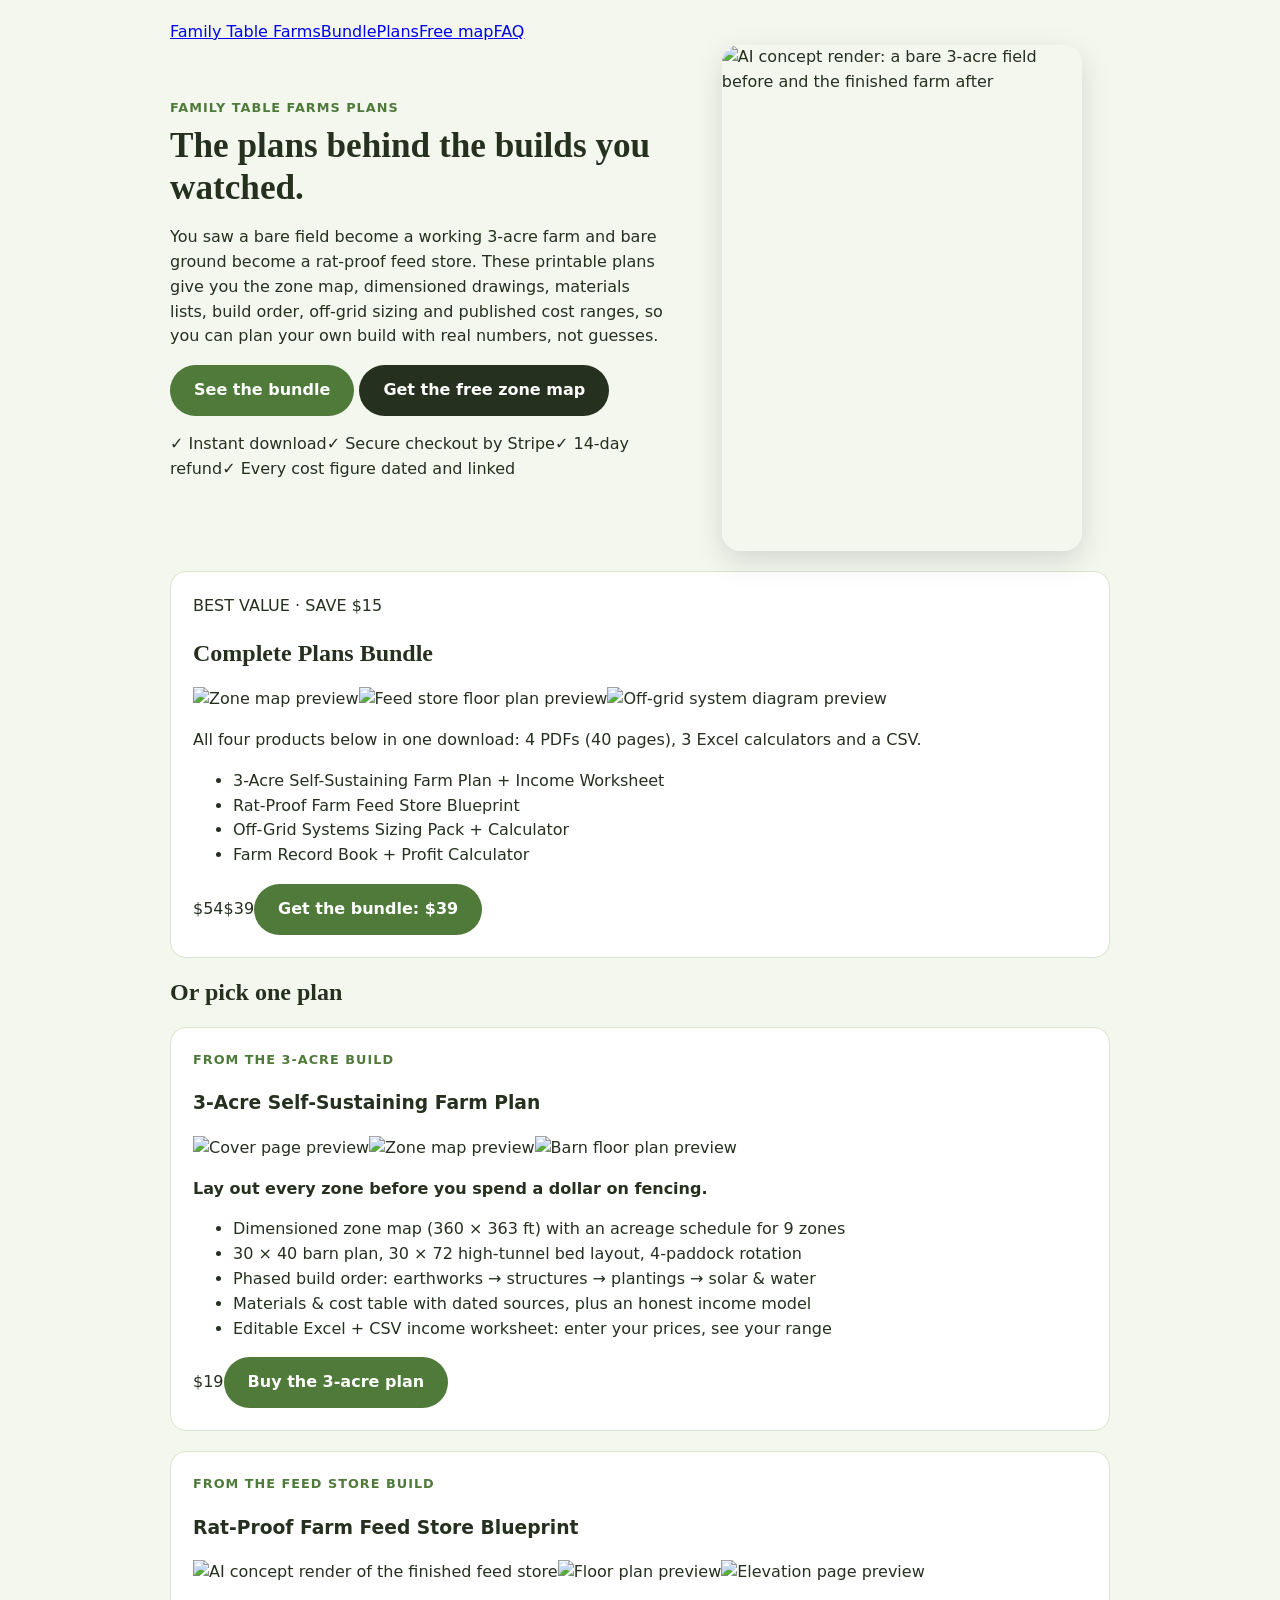
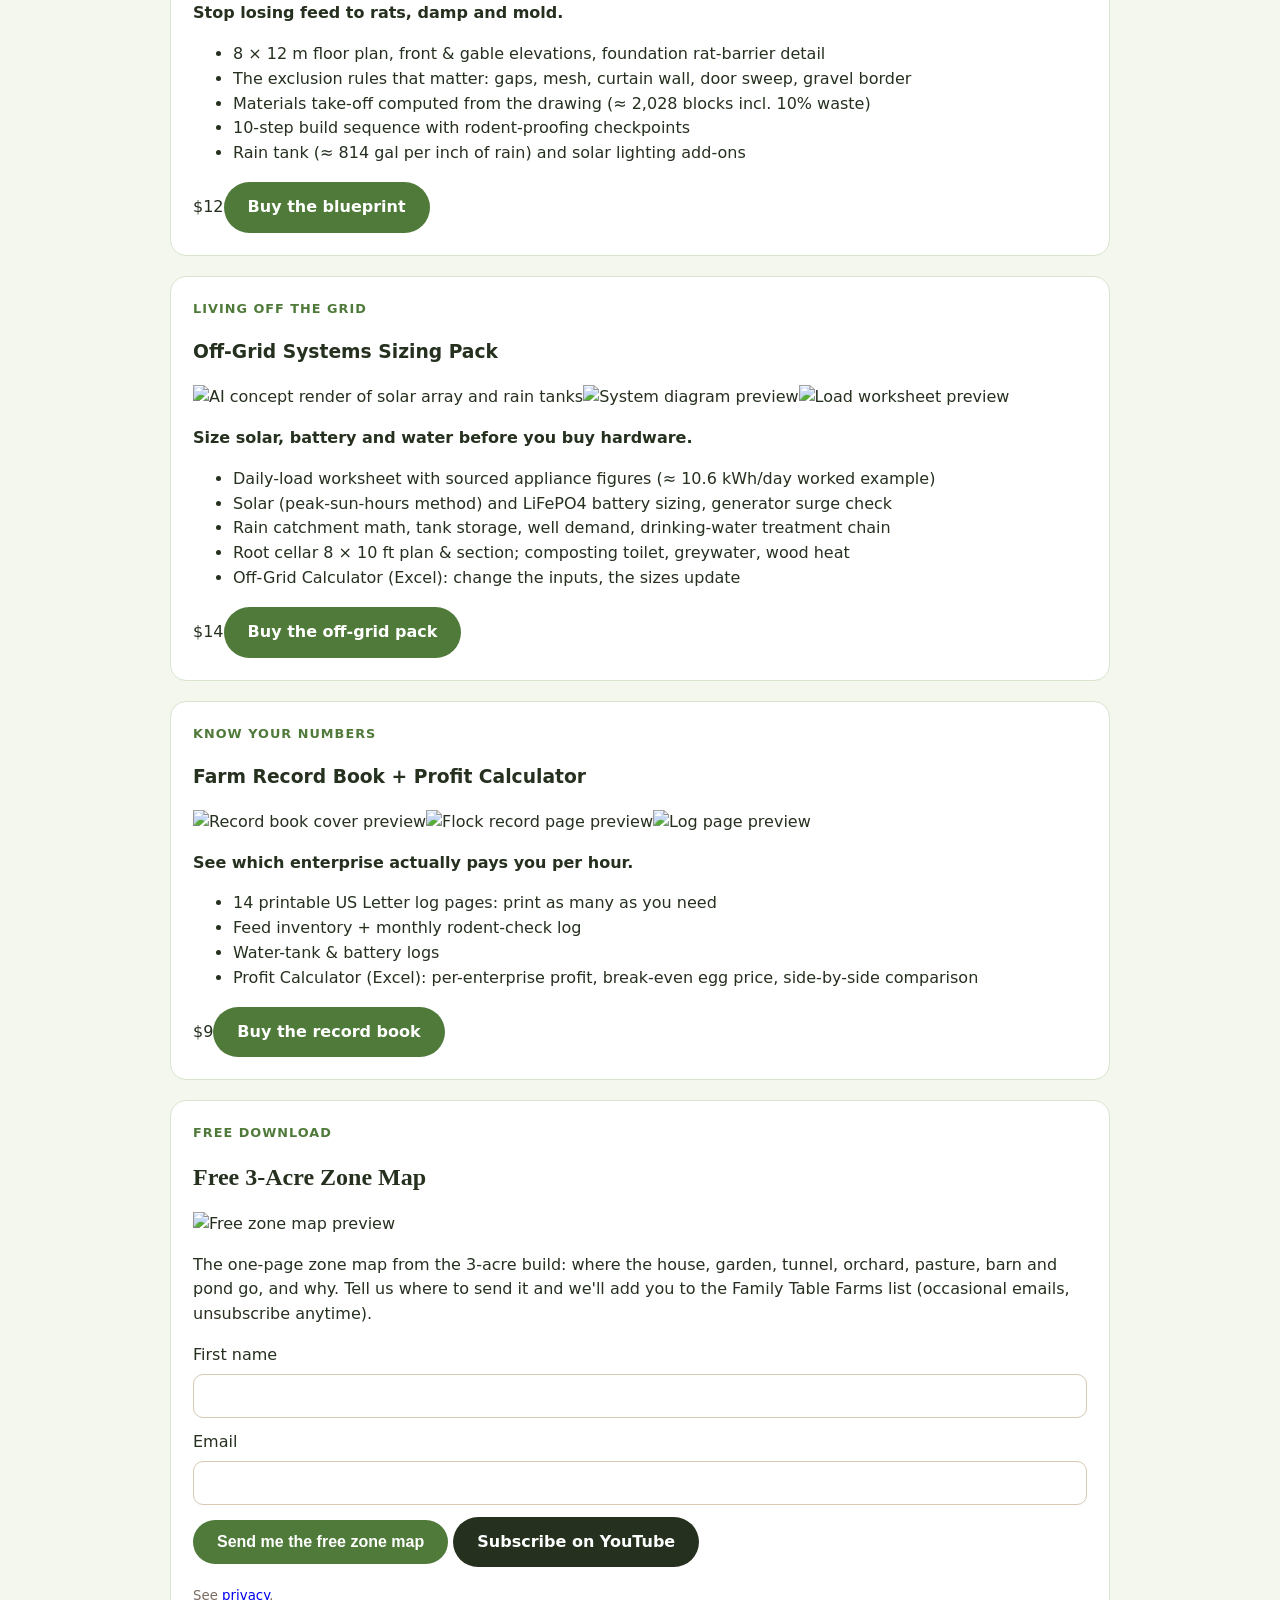
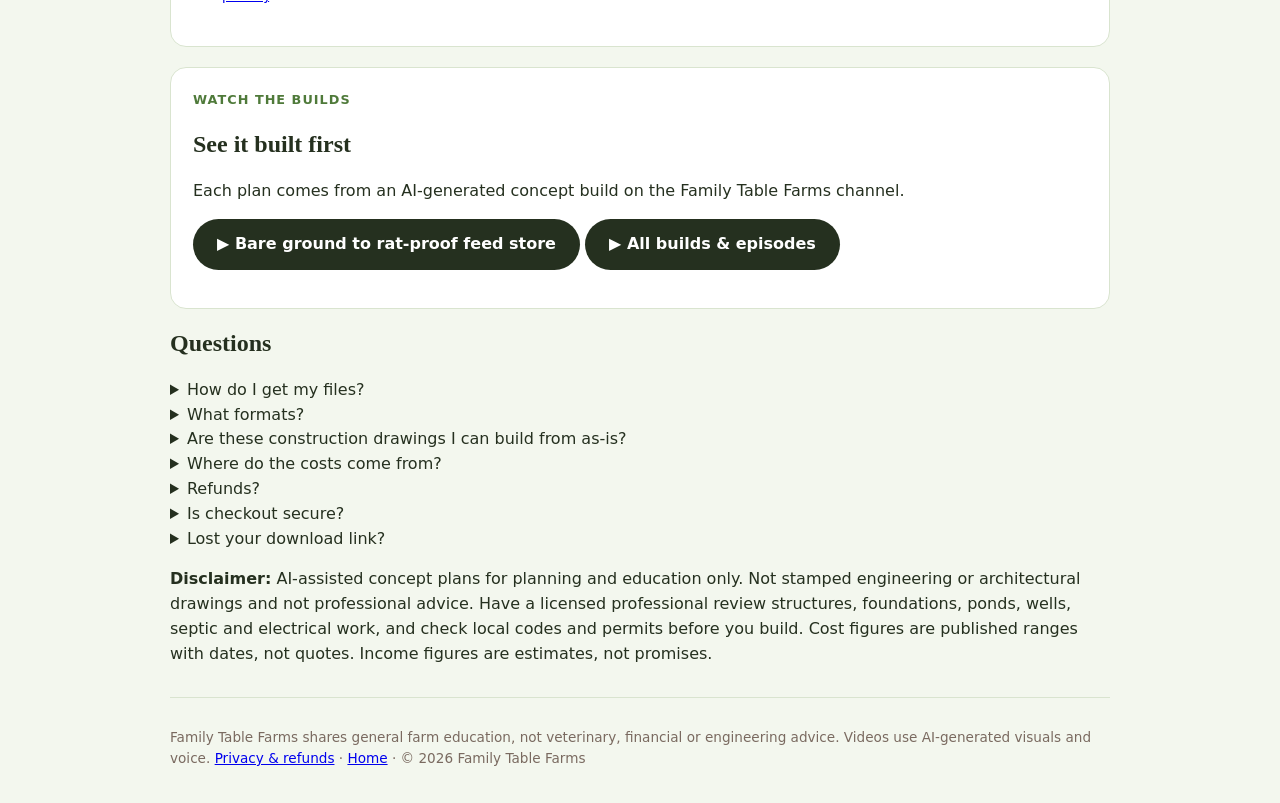
==== plans/index.html @ 9ba1ca6f "Plans store: plans index" ====
<!doctype html><html lang="en"><head><meta charset="utf-8">
<meta http-equiv="Content-Security-Policy" content="default-src 'self'; img-src 'self' data: https:; style-src 'self' 'unsafe-inline'; script-src 'self'; form-action https://formsubmit.co; base-uri 'self'; object-src 'none'; upgrade-insecure-requests">
<meta name="referrer" content="strict-origin-when-cross-origin"><meta name="viewport" content="width=device-width,initial-scale=1">
<title>Farm Plans &amp; Blueprints | Family Table Farms</title>
<meta name="description" content="Printable small-farm plans from the Family Table Farms builds: 3-acre self-sustaining farm plan, rat-proof feed store blueprint, off-grid sizing pack, record book + profit calculator. Instant download.">
<link rel="canonical" href="https://yarosim.github.io/family-table-farms/plans/"><meta name="theme-color" content="#4F7A3A">
<meta property="og:title" content="Family Table Farms Plans &amp; Blueprints"><meta property="og:description" content="Plans from the builds you watched: zone map, dimensioned drawings, materials lists, sourced costs, off-grid sizing.">
<meta property="og:image" content="https://yarosim.github.io/family-table-farms/plans/img/3acre-before-after.jpg"><meta property="og:url" content="https://yarosim.github.io/family-table-farms/plans/">
<link rel="stylesheet" href="../style.css"><link rel="stylesheet" href="assets/plans.css"></head><body data-prefill-promo="off"><div class="wrap">
<nav class="nav"><a href="../">Family Table Farms</a><a href="#bundle">Bundle</a><a href="#plans">Plans</a><a href="#free">Free map</a><a href="#faq">FAQ</a></nav>
<!-- PROMO: hidden until FARMLAUNCH is confirmed working on a real (non-automated) checkout. To launch: remove the hidden attribute below and set data-prefill-promo="on" on <body>. -->
<p class="promo" hidden data-promo-banner="2026-12-31T23:59:00-05:00">Launch offer: <strong>20% off</strong> any plan with code <code>FARMLAUNCH</code> until Dec 31, 2026 (applied automatically at checkout from this page).</p>
<section class="hero"><div><div class="kick">FAMILY TABLE FARMS PLANS</div>
<h1>The plans behind the builds you watched.</h1>
<p>You saw a bare field become a working 3-acre farm and bare ground become a rat-proof feed store. These printable plans give you the zone map, dimensioned drawings, materials lists, build order, off-grid sizing and published cost ranges, so you can plan your own build with real numbers, not guesses.</p>
<a class="btn" href="#bundle">See the bundle</a> <a class="btn alt" href="#free">Get the free zone map</a>
<p class="trust"><span>✓ Instant download</span><span>✓ Secure checkout by Stripe</span><span>✓ 14-day refund</span><span>✓ Every cost figure dated and linked</span></p></div>
<img class="wide" src="img/3acre-before-after.jpg" alt="AI concept render: a bare 3-acre field before and the finished farm after" width="900" height="506"></section>

<section class="card bundle" id="bundle"><span class="tag">BEST VALUE · SAVE $15</span><h2>Complete Plans Bundle</h2>
<div class="shots"><img src="img/3acre-zone-map-preview.jpg" alt="Zone map preview" loading="lazy"><img src="img/feedstore-plan-preview.jpg" alt="Feed store floor plan preview" loading="lazy"><img src="img/offgrid-diagram-preview.jpg" alt="Off-grid system diagram preview" loading="lazy"></div>
<p>All four products below in one download: 4 PDFs (40 pages), 3 Excel calculators and a CSV.</p>
<ul><li>3-Acre Self-Sustaining Farm Plan + Income Worksheet</li><li>Rat-Proof Farm Feed Store Blueprint</li><li>Off-Grid Systems Sizing Pack + Calculator</li><li>Farm Record Book + Profit Calculator</li></ul>
<div class="buy"><span class="price"><span class="was">$54</span>$39</span><a class="btn" data-buy="ftf-bundle" data-promo="FARMLAUNCH" data-promo-until="2026-12-31T23:59:00-05:00" href="https://buy.stripe.com/5kQ9ATd6Abtqew23362Ji2S" rel="noopener">Get the bundle: $39</a></div></section>

<h2 id="plans">Or pick one plan</h2><div class="grid">
<section class="card prod"><div class="kick">FROM THE 3-ACRE BUILD</div><h3>3-Acre Self-Sustaining Farm Plan</h3>
<div class="shots"><img src="img/3acre-page1.jpg" alt="Cover page preview" loading="lazy"><img src="img/3acre-zone-map-preview.jpg" alt="Zone map preview" loading="lazy"><img src="img/barn-plan-preview.jpg" alt="Barn floor plan preview" loading="lazy"></div>
<p><strong>Lay out every zone before you spend a dollar on fencing.</strong></p>
<ul><li>Dimensioned zone map (360 × 363 ft) with an acreage schedule for 9 zones</li><li>30 × 40 barn plan, 30 × 72 high-tunnel bed layout, 4-paddock rotation</li><li>Phased build order: earthworks → structures → plantings → solar &amp; water</li><li>Materials &amp; cost table with dated sources, plus an honest income model</li><li>Editable Excel + CSV income worksheet: enter your prices, see your range</li></ul>
<div class="buy"><span class="price">$19</span><a class="btn" data-buy="ftf-3acre" data-promo="FARMLAUNCH" data-promo-until="2026-12-31T23:59:00-05:00" href="https://buy.stripe.com/5kQ4gz1nS7dacnUcDG2Ji2O" rel="noopener">Buy the 3-acre plan</a></div></section>
<section class="card prod"><div class="kick">FROM THE FEED STORE BUILD</div><h3>Rat-Proof Farm Feed Store Blueprint</h3>
<div class="shots"><img src="img/feedstore-final.jpg" alt="AI concept render of the finished feed store" loading="lazy"><img src="img/feedstore-plan-preview.jpg" alt="Floor plan preview" loading="lazy"><img src="img/feedstore-page3.jpg" alt="Elevation page preview" loading="lazy"></div>
<p><strong>Stop losing feed to rats, damp and mold.</strong></p>
<ul><li>8 × 12 m floor plan, front &amp; gable elevations, foundation rat-barrier detail</li><li>The exclusion rules that matter: gaps, mesh, curtain wall, door sweep, gravel border</li><li>Materials take-off computed from the drawing (≈ 2,028 blocks incl. 10% waste)</li><li>10-step build sequence with rodent-proofing checkpoints</li><li>Rain tank (≈ 814 gal per inch of rain) and solar lighting add-ons</li></ul>
<div class="buy"><span class="price">$12</span><a class="btn" data-buy="ftf-feedstore" data-promo="FARMLAUNCH" data-promo-until="2026-12-31T23:59:00-05:00" href="https://buy.stripe.com/28E28rd6A2WUfA6cDG2Ji2P" rel="noopener">Buy the blueprint</a></div></section>
<section class="card prod"><div class="kick">LIVING OFF THE GRID</div><h3>Off-Grid Systems Sizing Pack</h3>
<div class="shots"><img src="img/3acre-solar-tanks.jpg" alt="AI concept render of solar array and rain tanks" loading="lazy"><img src="img/offgrid-diagram-preview.jpg" alt="System diagram preview" loading="lazy"><img src="img/offgrid-page2.jpg" alt="Load worksheet preview" loading="lazy"></div>
<p><strong>Size solar, battery and water before you buy hardware.</strong></p>
<ul><li>Daily-load worksheet with sourced appliance figures (≈ 10.6 kWh/day worked example)</li><li>Solar (peak-sun-hours method) and LiFePO4 battery sizing, generator surge check</li><li>Rain catchment math, tank storage, well demand, drinking-water treatment chain</li><li>Root cellar 8 × 10 ft plan &amp; section; composting toilet, greywater, wood heat</li><li>Off-Grid Calculator (Excel): change the inputs, the sizes update</li></ul>
<div class="buy"><span class="price">$14</span><a class="btn" data-buy="ftf-offgrid" data-promo="FARMLAUNCH" data-promo-until="2026-12-31T23:59:00-05:00" href="https://buy.stripe.com/9B66oH4A4gNKfA66fi2Ji2Q" rel="noopener">Buy the off-grid pack</a></div></section>
<section class="card prod"><div class="kick">KNOW YOUR NUMBERS</div><h3>Farm Record Book + Profit Calculator</h3>
<div class="shots"><img src="img/records-page1.jpg" alt="Record book cover preview" loading="lazy"><img src="img/records-page3.jpg" alt="Flock record page preview" loading="lazy"><img src="img/records-page6.jpg" alt="Log page preview" loading="lazy"></div>
<p><strong>See which enterprise actually pays you per hour.</strong></p>
<ul><li>14 printable US Letter log pages: print as many as you need</li><li>Feed inventory + monthly rodent-check log</li><li>Water-tank &amp; battery logs</li><li>Profit Calculator (Excel): per-enterprise profit, break-even egg price, side-by-side comparison</li></ul>
<div class="buy"><span class="price">$9</span><a class="btn" data-buy="ftf-records" data-promo="FARMLAUNCH" data-promo-until="2026-12-31T23:59:00-05:00" href="https://buy.stripe.com/7sY4gz5E8cxu73A9ru2Ji2R" rel="noopener">Buy the record book</a></div></section></div>

<section class="card" id="free"><div class="kick">FREE DOWNLOAD</div><h2>Free 3-Acre Zone Map</h2>
<div class="shots one"><img src="img/3acre-zone-map-preview.jpg" alt="Free zone map preview" loading="lazy"></div>
<p>The one-page zone map from the 3-acre build: where the house, garden, tunnel, orchard, pasture, barn and pond go, and why. Tell us where to send it and we'll add you to the Family Table Farms list (occasional emails, unsubscribe anytime).</p>
<form action="https://formsubmit.co/pnsgloballlc@gmail.com" method="POST">
<input type="hidden" name="_subject" value="[SIGNUP] family-table-farms plans zone map"><input type="hidden" name="_next" value="https://yarosim.github.io/family-table-farms/free/3-acre-zone-map.pdf">
<input type="hidden" name="_captcha" value="false"><input type="hidden" name="_template" value="table"><input type="text" name="_honey" style="display:none" tabindex="-1" autocomplete="off">
<input type="hidden" name="source" value="plans-zone-map"><input type="hidden" name="utm" value="direct">
<label>First name<input type="text" name="name" required></label><label>Email<input type="email" name="email" required></label>
<button class="btn" type="submit">Send me the free zone map</button> <a class="btn alt" href="https://www.youtube.com/channel/UChLOYBNOhn2u70Kt5-DNtow?sub_confirmation=1" rel="noopener">Subscribe on YouTube</a>
<p><small>See <a href="../privacy.html">privacy</a>.</small></p></form></section>

<section class="card"><div class="kick">WATCH THE BUILDS</div><h2>See it built first</h2>
<p>Each plan comes from an AI-generated concept build on the Family Table Farms channel.</p>
<p><a class="btn alt" href="https://www.youtube.com/watch?v=pWa-LT3Fvps" rel="noopener">▶ Bare ground to rat-proof feed store</a> <a class="btn alt" href="https://www.youtube.com/channel/UChLOYBNOhn2u70Kt5-DNtow/videos" rel="noopener">▶ All builds &amp; episodes</a></p></section>

<section id="faq"><h2>Questions</h2>
<details><summary>How do I get my files?</summary><p>Right after payment you land on a private download page. We also email you a link to it that works for 30 days. Download buttons refresh each visit (5 downloads per file).</p></details>
<details><summary>What formats?</summary><p>PDF (US Letter, printable) plus Excel .xlsx calculators that also open in Google Sheets, LibreOffice and Numbers. The 3-acre worksheet also comes as CSV.</p></details>
<details><summary>Are these construction drawings I can build from as-is?</summary><p>No. They are planning plans: AI-assisted concepts with dimensions, quantities and sourced cost ranges to help you plan, budget and talk to builders. They are not stamped engineering or architectural drawings. Have a licensed professional review structures, foundations, ponds, wells, septic and electrical work, and check your local codes and permits.</p></details>
<details><summary>Where do the costs come from?</summary><p>Published sources (extension services, government data, retailers and cost guides), each listed with a link and the date we checked it. They are US ranges, not quotes; your local prices will differ.</p></details>
<details><summary>Refunds?</summary><p>If a plan isn't useful to you, email <a href="mailto:pnsgloballlc@gmail.com">pnsgloballlc@gmail.com</a> within 14 days of purchase with your Stripe receipt and we'll refund you in full.</p></details>
<details><summary>Is checkout secure?</summary><p>Payment is handled by Stripe. We never see your card number. Your bank statement and receipt may show "Yaro Security", the business that runs our checkout.</p></details>
<details><summary>Lost your download link?</summary><p>Use the resend form on the <a href="thanks/">download page</a> with the email you used at checkout.</p></details></section>

<p class="disc"><strong>Disclaimer:</strong> AI-assisted concept plans for planning and education only. Not stamped engineering or architectural drawings and not professional advice. Have a licensed professional review structures, foundations, ponds, wells, septic and electrical work, and check local codes and permits before you build. Cost figures are published ranges with dates, not quotes. Income figures are estimates, not promises.</p>
<footer><p>Family Table Farms shares general farm education, not veterinary, financial or engineering advice. Videos use AI-generated visuals and voice. <a href="../privacy.html">Privacy &amp; refunds</a> · <a href="../">Home</a> · © 2026 Family Table Farms</p></footer>
</div><script src="assets/store.js"></script></body></html>
---- style.css ----
*{box-sizing:border-box}body{margin:0;font-family:system-ui,-apple-system,Segoe UI,Roboto,sans-serif;background:#F3F7EE;color:#25301F;line-height:1.55}
.site-head{background:#fff;border-bottom:3px solid #4F7A3A}
.site-head .wrap{padding-top:12px;padding-bottom:12px}
.brand{display:inline-flex;align-items:center;gap:10px;max-width:100%;min-height:48px;padding:4px 16px 4px 4px;border:2px solid #4F7A3A;border-radius:999px;background:#fff;color:#25301F;text-decoration:none;font-weight:800}
.brand img{width:40px;height:40px;border-radius:12px;flex:0 0 auto}
.brand span{font-family:Georgia,serif;font-size:1.15rem;line-height:1.15}
.brand:hover{background:#F3F7EE}
.brand:focus{outline:3px solid #25301F;outline-offset:3px}
footer .brand{margin:0 0 16px}
@media(max-width:420px){.brand{gap:8px;padding-right:12px}.brand span{font-size:1rem}}
.wrap{max-width:980px;margin:auto;padding:20px}h1,h2{font-family:Georgia,serif;line-height:1.2}h1{font-size:2.2rem;margin:.2em 0}
.hero{display:grid;gap:24px;align-items:center}@media(min-width:760px){.hero{grid-template-columns:1.2fr 1fr}}
.hero img{width:100%;max-width:360px;border-radius:18px;box-shadow:0 10px 30px #0002;justify-self:center}
.kick{color:#4F7A3A;font-weight:700;letter-spacing:.08em;font-size:.8rem}.card{background:#fff;border:1px solid #D9E4CF;border-radius:16px;padding:22px;margin:20px 0}
.btn{display:inline-block;background:#4F7A3A;color:#fff;border:0;border-radius:999px;padding:13px 24px;font-size:1rem;font-weight:700;text-decoration:none;cursor:pointer}
.btn.alt{background:#25301F}input[type=email],input[type=text]{width:100%;padding:12px;border:1px solid #d8c8b4;border-radius:10px;font-size:1rem;margin:6px 0 12px}
.eps{display:grid;gap:14px}@media(min-width:760px){.eps{grid-template-columns:repeat(3,1fr)}}.ep{background:#fff;border-radius:14px;padding:16px;border:1px solid #D9E4CF}
small,.muted{color:#7a6a60}footer{font-size:.85rem;color:#7a6a60;border-top:1px solid #D9E4CF;margin-top:30px;padding-top:16px}
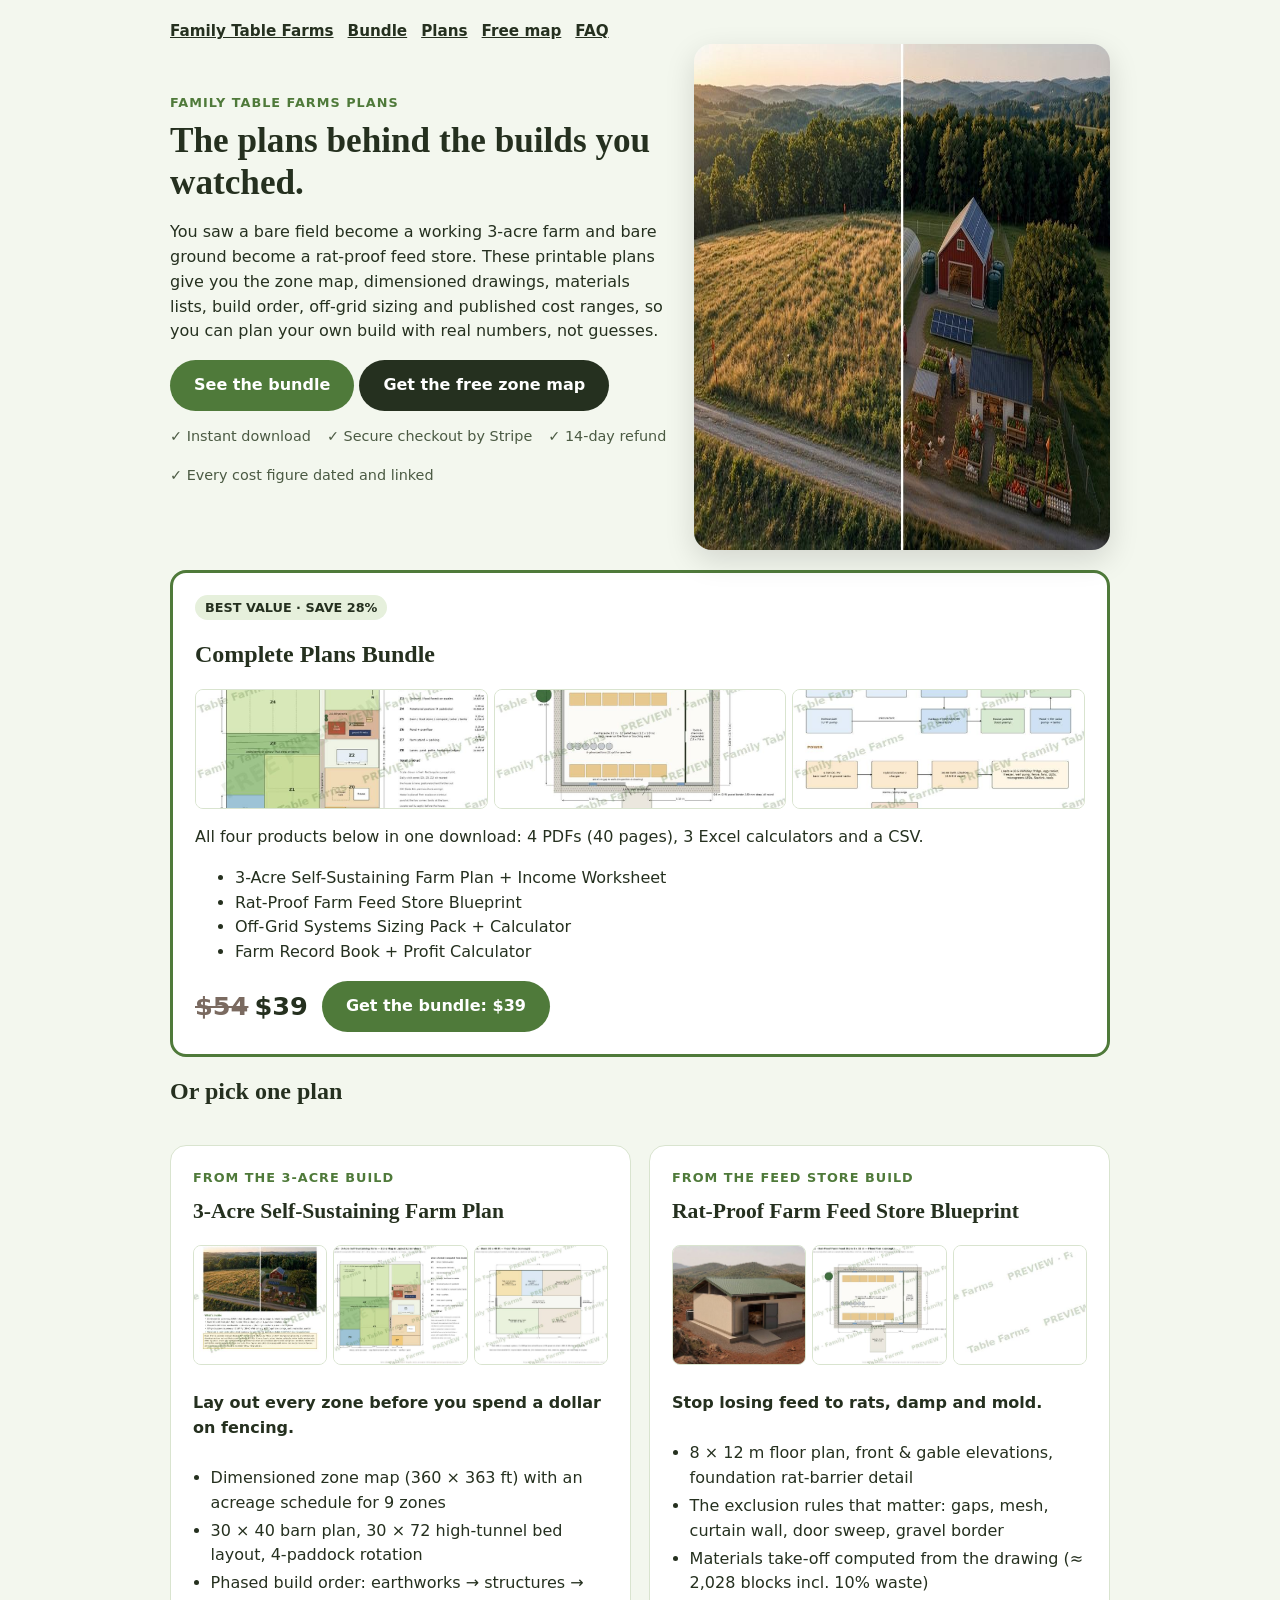
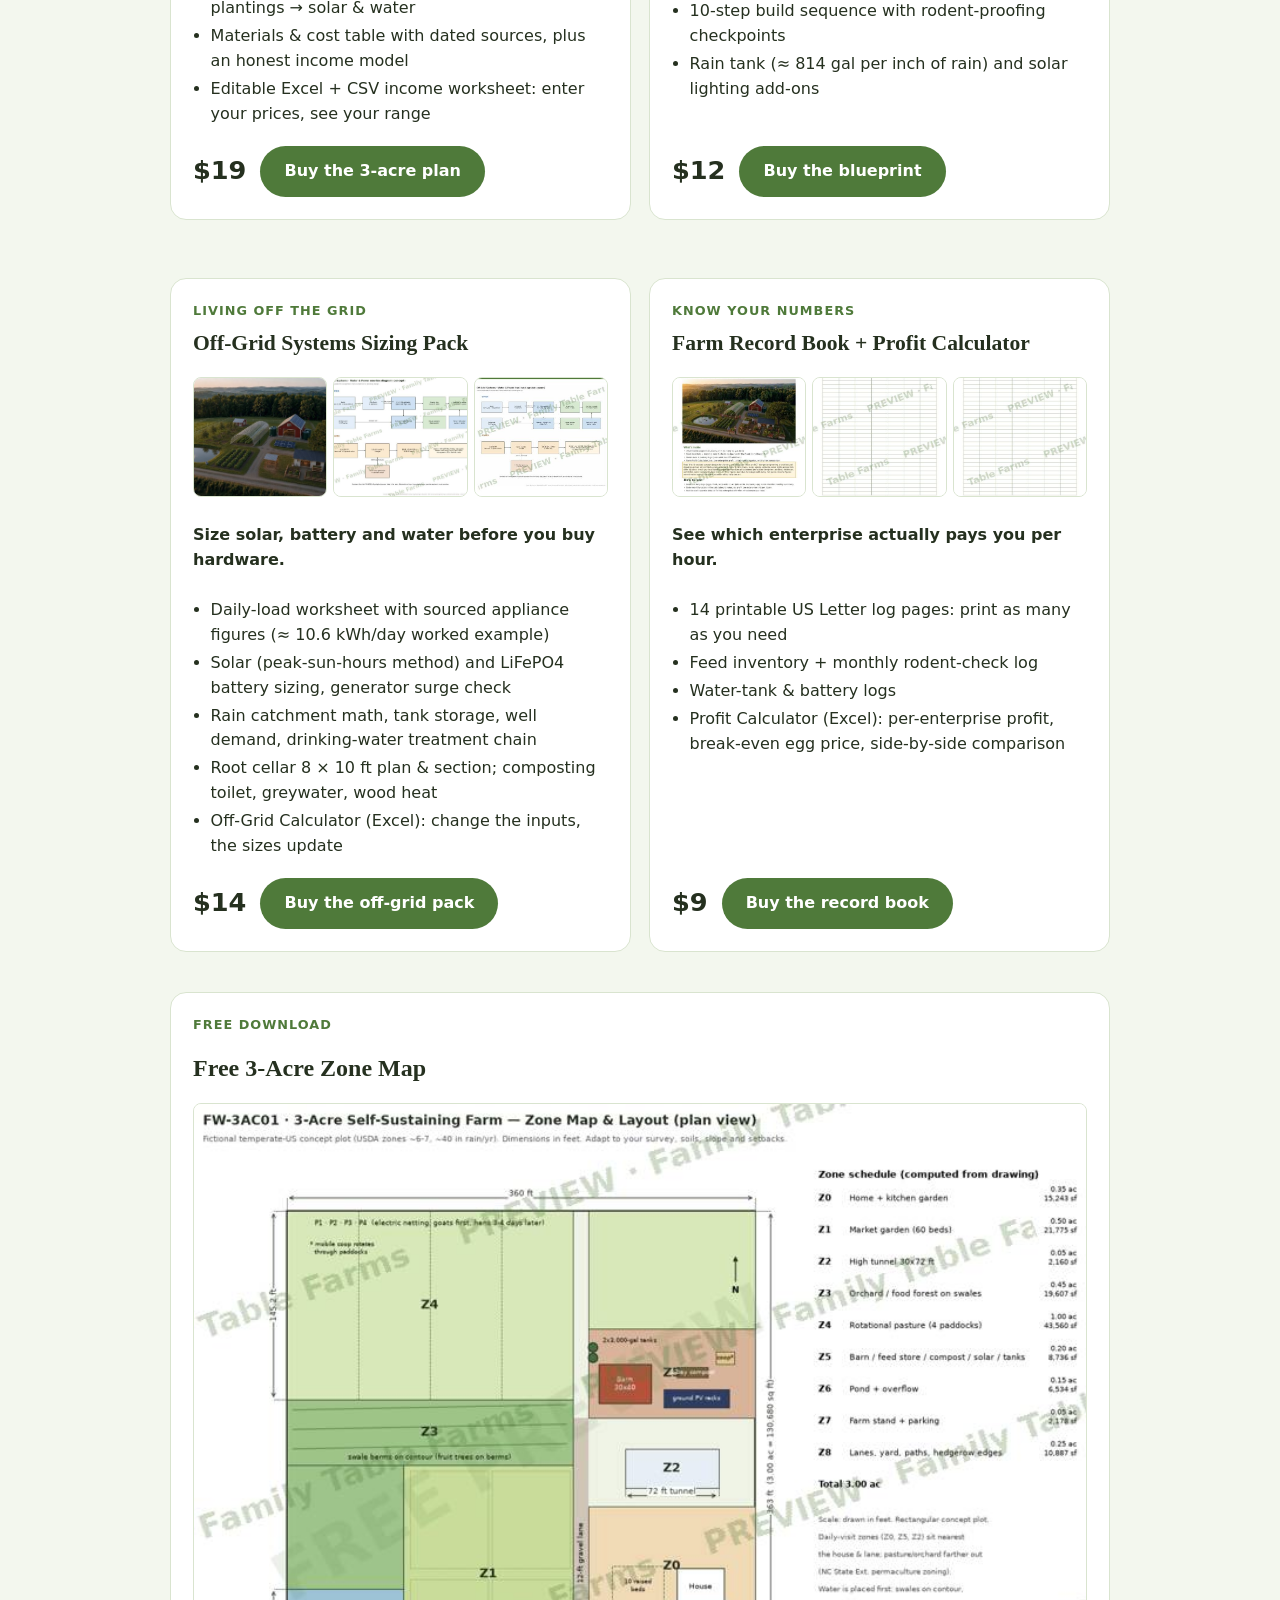
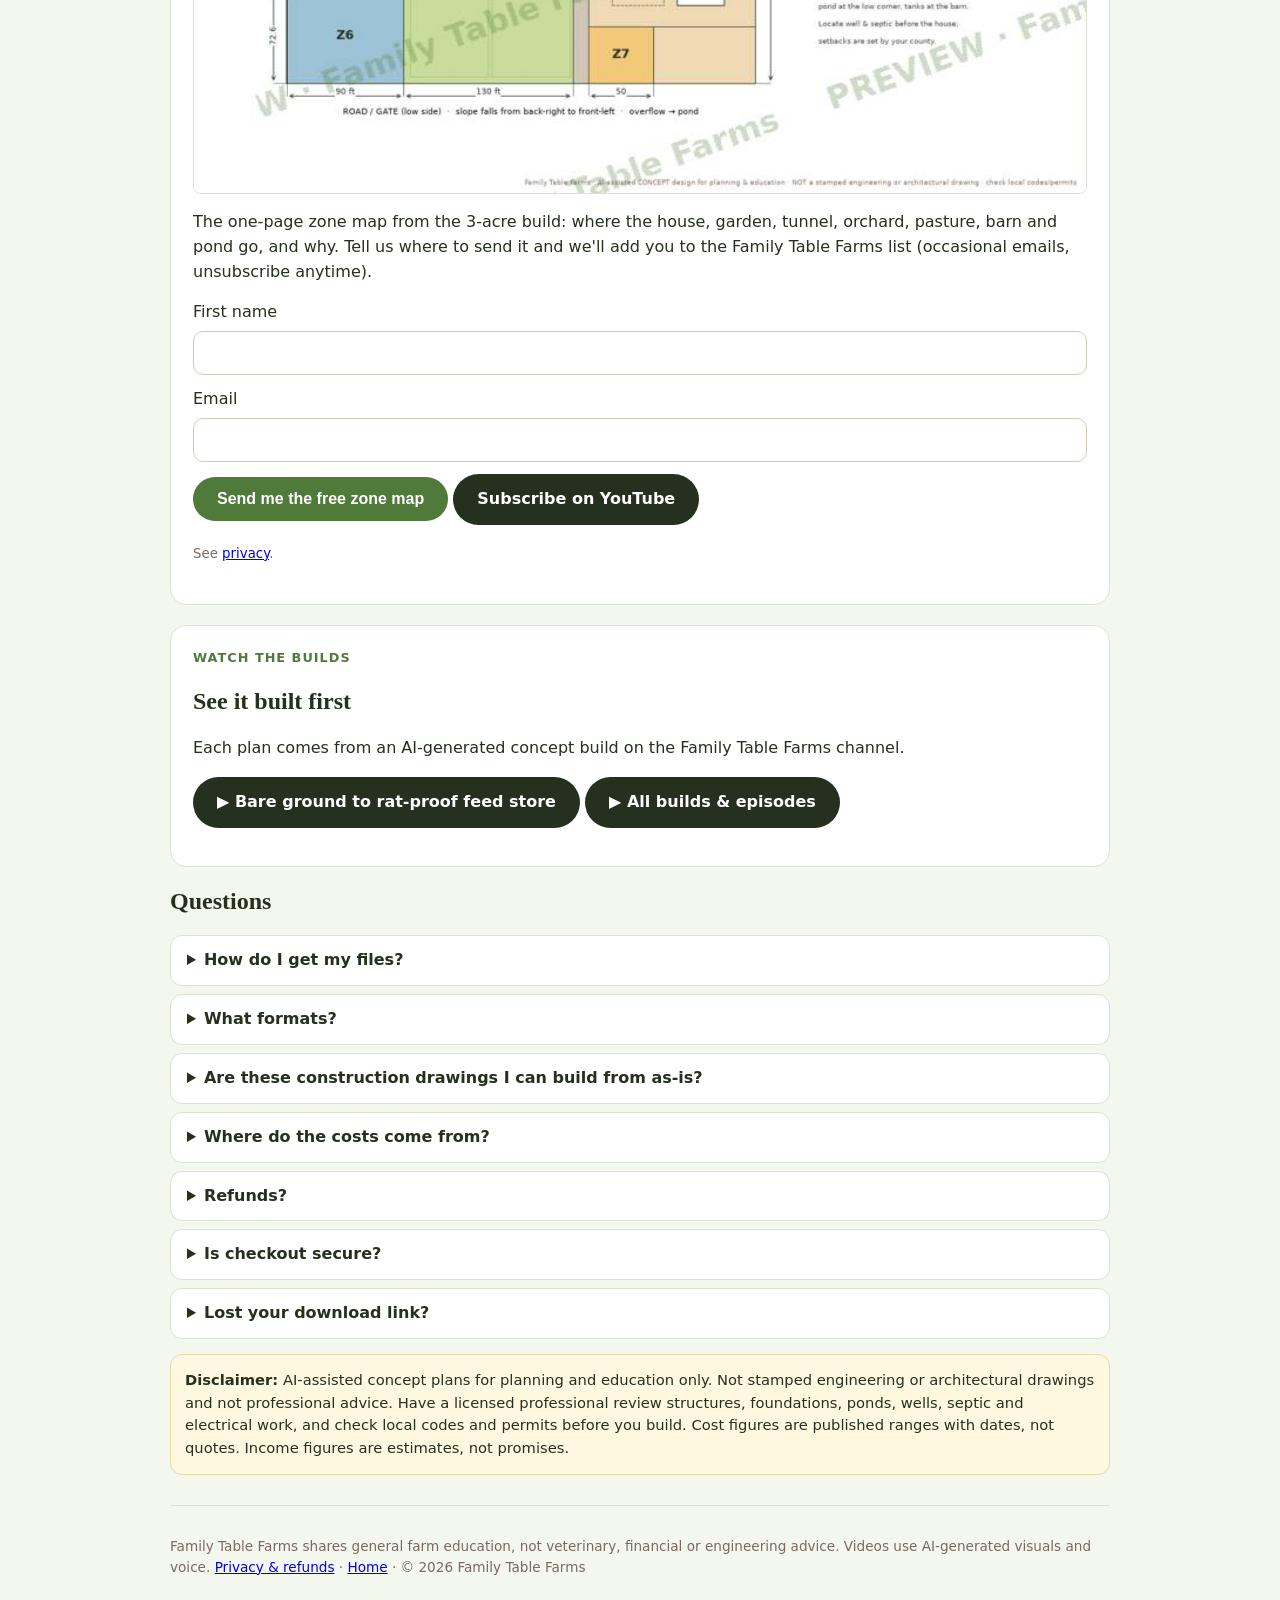
==== commit 44036157: "Plans store: bundle badge SAVE 28%" ====
--- a/plans/index.html
+++ b/plans/index.html
@@ -17,7 +17,7 @@
 <p class="trust"><span>✓ Instant download</span><span>✓ Secure checkout by Stripe</span><span>✓ 14-day refund</span><span>✓ Every cost figure dated and linked</span></p></div>
 <img class="wide" src="img/3acre-before-after.jpg" alt="AI concept render: a bare 3-acre field before and the finished farm after" width="900" height="506"></section>
 
-<section class="card bundle" id="bundle"><span class="tag">BEST VALUE · SAVE $15</span><h2>Complete Plans Bundle</h2>
+<section class="card bundle" id="bundle"><span class="tag">BEST VALUE · SAVE 28%</span><h2>Complete Plans Bundle</h2>
 <div class="shots"><img src="img/3acre-zone-map-preview.jpg" alt="Zone map preview" loading="lazy"><img src="img/feedstore-plan-preview.jpg" alt="Feed store floor plan preview" loading="lazy"><img src="img/offgrid-diagram-preview.jpg" alt="Off-grid system diagram preview" loading="lazy"></div>
 <p>All four products below in one download: 4 PDFs (40 pages), 3 Excel calculators and a CSV.</p>
 <ul><li>3-Acre Self-Sustaining Farm Plan + Income Worksheet</li><li>Rat-Proof Farm Feed Store Blueprint</li><li>Off-Grid Systems Sizing Pack + Calculator</li><li>Farm Record Book + Profit Calculator</li></ul>
--- a/plans/assets/plans.css
+++ b/plans/assets/plans.css
@@ -0,0 +1,15 @@
+.nav{display:flex;gap:14px;flex-wrap:wrap;font-weight:700;font-size:.95rem}.nav a{color:#25301F}
+.promo{background:#25301F;color:#fff;border-radius:14px;padding:12px 18px;margin:12px 0;font-weight:600}.promo code{background:#4F7A3A;padding:2px 8px;border-radius:6px;color:#fff}
+.hero img.wide{max-width:100%}
+.grid{display:grid;gap:18px}@media(min-width:760px){.grid{grid-template-columns:1fr 1fr}}
+.prod{display:flex;flex-direction:column}.prod h3{font-family:Georgia,serif;margin:.3em 0;font-size:1.35rem}
+.shots{display:grid;grid-template-columns:repeat(3,1fr);gap:6px;margin:10px 0}.shots img{width:100%;height:120px;object-fit:cover;border-radius:8px;border:1px solid #D9E4CF;background:#fff}
+.shots.one{grid-template-columns:1fr}.shots.one img{height:auto}
+.prod ul{padding-left:1.1em;margin:.4em 0 1em}.prod li{margin:.2em 0}
+.buy{margin-top:auto;display:flex;align-items:center;gap:14px;flex-wrap:wrap}.price{font-size:1.6rem;font-weight:800}.was{text-decoration:line-through;color:#7a6a60;font-weight:600;margin-right:6px}
+.bundle{border:3px solid #4F7A3A}.tag{display:inline-block;background:#E6F0DC;color:#25301F;border-radius:999px;padding:3px 10px;font-size:.8rem;font-weight:700}
+details{background:#fff;border:1px solid #D9E4CF;border-radius:12px;padding:12px 16px;margin:8px 0}summary{font-weight:700;cursor:pointer}
+.disc{background:#FFF8E1;border:1px solid #E8D9A8;border-radius:12px;padding:14px;font-size:.92rem}
+.trust{display:flex;gap:16px;flex-wrap:wrap;font-size:.9rem;color:#4b5a43}
+.dlist{list-style:none;padding:0}.dlist li{display:flex;justify-content:space-between;align-items:center;gap:12px;background:#fff;border:1px solid #D9E4CF;border-radius:12px;padding:12px 14px;margin:8px 0}
+.fmt{display:block;color:#7a6a60;font-size:.85rem}.btn.sm{padding:9px 16px;font-size:.92rem}.small{font-size:.9rem;color:#4b5a43}
